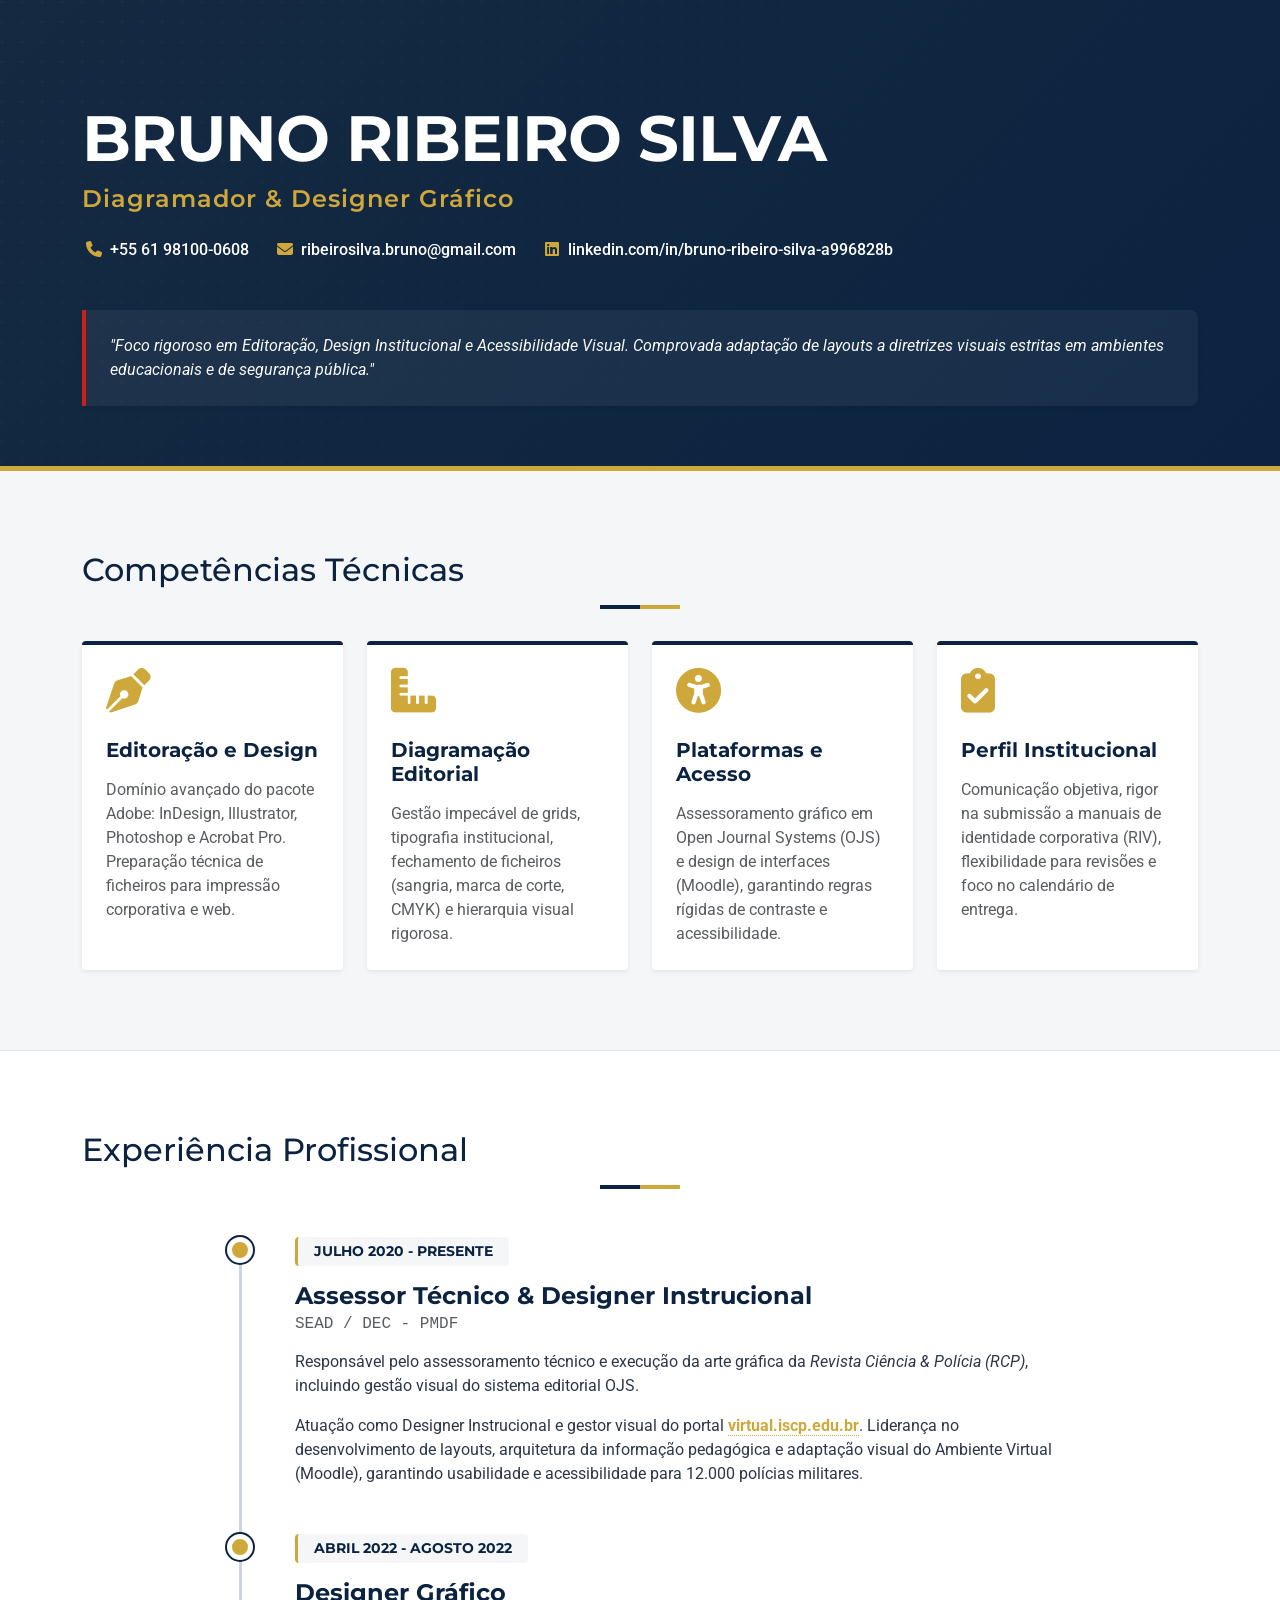
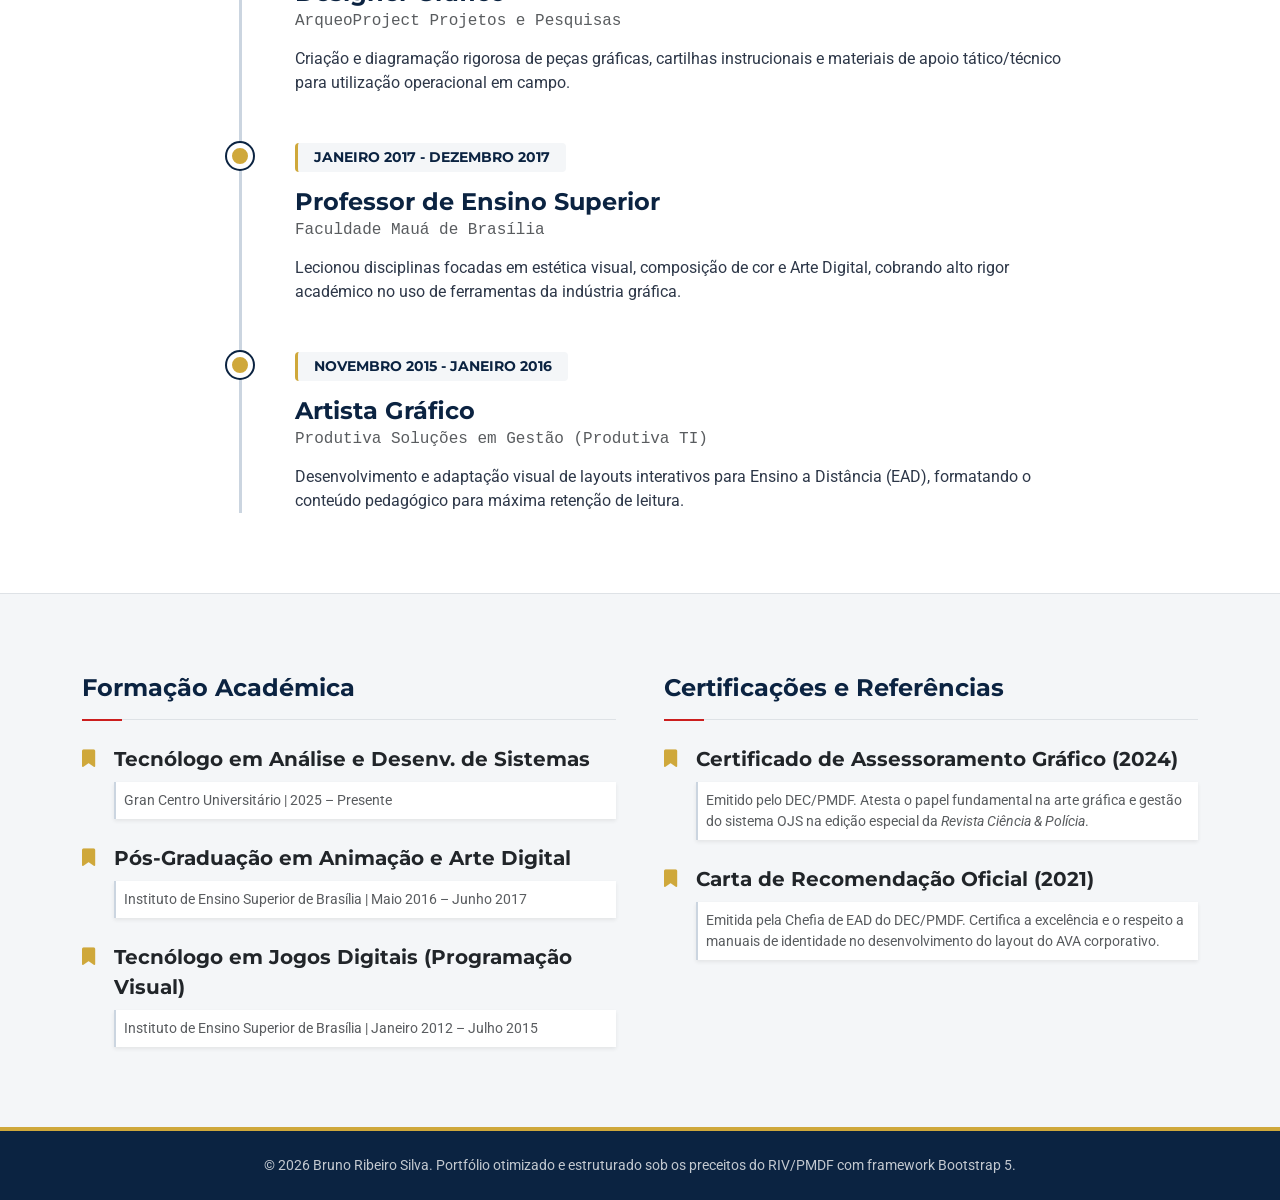
==== diag.html @ 72019c94 "Rename index.html to diag.html" ====
<!DOCTYPE html>
<html lang="pt-PT">
<head>
    <meta charset="UTF-8">
    <meta name="viewport" content="width=device-width, initial-scale=1.0">
    <title>Bruno Ribeiro Silva - Diagramador & Designer Gráfico</title>
    
    <!-- Bootstrap 5 CSS -->
    <link href="https://cdn.jsdelivr.net/npm/bootstrap@5.3.2/dist/css/bootstrap.min.css" rel="stylesheet">
    
    <!-- Google Fonts: Tipografia Institucional e Editorial -->
    <link rel="preconnect" href="https://fonts.googleapis.com">
    <link rel="preconnect" href="https://fonts.gstatic.com" crossorigin>
    <link href="https://fonts.googleapis.com/css2?family=Montserrat:wght@400;600;800&family=Roboto:wght@400;500;700&display=swap" rel="stylesheet">
    
    <!-- FontAwesome para Ícones -->
    <link rel="stylesheet" href="https://cdnjs.cloudflare.com/ajax/libs/font-awesome/6.5.1/css/all.min.css">
    
    <style>
        /* Variáveis RIV PMDF (Regulamento de Identidade Visual) */
        :root {
            --pmdf-blue: #0b2341;     /* Azul Noturno - Autoridade */
            --pmdf-gold: #cfa83b;     /* Amarelo Ouro - Prestígio/Destaque */
            --pmdf-red: #cc1e1e;      /* Vermelho Tomato - Acentos */
            --text-main: #2d3748;
            --text-muted: #4a5568;
            --bg-light: #f4f6f8;
        }

        body {
            background-color: var(--bg-light);
            color: var(--text-main);
            font-family: 'Roboto', sans-serif;
            -webkit-font-smoothing: antialiased;
        }

        /* Sobrescrita de Tipografia Bootstrap */
        h1, h2, h3, h4, h5, h6, .font-montserrat {
            font-family: 'Montserrat', sans-serif;
            color: var(--pmdf-blue);
        }

        /* --- HERO SECTION --- */
        .hero-section {
            background-color: var(--pmdf-blue);
            border-bottom: 5px solid var(--pmdf-gold);
            position: relative;
            overflow: hidden;
            padding: 100px 0 60px;
        }

        .hero-section::before {
            content: '';
            position: absolute;
            top: 0; right: 0; bottom: 0; left: 0;
            background: linear-gradient(135deg, rgba(207, 168, 59, 0.05) 0%, rgba(11, 35, 65, 0.95) 100%),
                        url('data:image/svg+xml;utf8,<svg width="20" height="20" viewBox="0 0 20 20" xmlns="http://www.w3.org/2000/svg"><circle cx="2" cy="2" r="1" fill="rgba(255,255,255,0.05)"/></svg>');
            z-index: 1;
        }

        .hero-content {
            position: relative;
            z-index: 2;
        }

        .hero-title {
            font-size: clamp(2.5rem, 5vw, 4rem);
            letter-spacing: -1px;
        }

        .hero-subtitle {
            color: var(--pmdf-gold);
            letter-spacing: 1px;
        }

        .hero-pitch {
            background: rgba(255, 255, 255, 0.05);
            border-left: 4px solid var(--pmdf-red);
            font-style: italic;
            border-radius: 0 8px 8px 0;
        }

        .contact-icon {
            color: var(--pmdf-gold);
            width: 24px;
            text-align: center;
        }

        /* --- UTILITÁRIOS CUSTOMIZADOS --- */
        .section-padding {
            padding: 80px 0;
        }

        .title-line::after {
            content: '';
            display: block;
            width: 80px;
            height: 4px;
            background: linear-gradient(to right, var(--pmdf-blue) 50%, var(--pmdf-gold) 50%);
            margin: 16px auto 0;
        }

        /* --- CARDS DE COMPETÊNCIAS --- */
        .skill-card {
            border-top: 4px solid var(--pmdf-blue);
            transition: all 0.3s ease;
        }

        .skill-card:hover {
            transform: translateY(-5px);
            border-top-color: var(--pmdf-gold);
            box-shadow: 0 15px 30px -5px rgba(0, 0, 0, 0.12) !important;
        }

        .skill-icon {
            font-size: 2.8rem;
            color: var(--pmdf-gold);
            transition: color 0.3s ease;
        }

        .skill-card:hover .skill-icon {
            color: var(--pmdf-red);
        }

        /* --- TIMELINE CUSTOMIZADA --- */
        .timeline-container {
            position: relative;
            max-width: 850px;
            margin: 0 auto;
        }

        .timeline-container::before {
            content: '';
            position: absolute;
            top: 0; bottom: 0; left: 24px;
            width: 3px;
            background-color: #cbd5e0;
        }

        .timeline-item {
            position: relative;
            padding-left: 80px;
        }

        .timeline-dot {
            position: absolute;
            left: 12px;
            top: 0;
            width: 26px;
            height: 26px;
            border-radius: 50%;
            background-color: var(--pmdf-gold);
            border: 5px solid #ffffff;
            box-shadow: 0 0 0 2px var(--pmdf-blue);
            transition: transform 0.3s ease;
        }

        .timeline-item:hover .timeline-dot {
            transform: scale(1.2);
            background-color: var(--pmdf-red);
        }

        .timeline-date {
            color: var(--pmdf-blue);
            background: var(--bg-light);
            border-left: 3px solid var(--pmdf-gold);
        }

        /* --- LISTAS DE FORMAÇÃO --- */
        .list-block h3::after {
            content: '';
            position: absolute;
            left: 0;
            bottom: -2px;
            width: 40px;
            height: 2px;
            background-color: var(--pmdf-red);
        }

        .custom-list-item {
            position: relative;
            padding-left: 32px;
        }

        .custom-list-item::before {
            content: '\f02e'; /* Bookmark icon */
            font-family: 'Font Awesome 6 Free';
            font-weight: 900;
            position: absolute;
            left: 0;
            top: 2px;
            color: var(--pmdf-gold);
            font-size: 1.1rem;
        }

        .list-meta {
            border-left: 2px solid #cbd5e0;
        }

        /* --- FOOTER --- */
        footer {
            background-color: var(--pmdf-blue);
            border-top: 4px solid var(--pmdf-gold);
        }

        /* Ajustes Mobile específicos para a Timeline */
        @media (max-width: 768px) {
            .timeline-container::before { left: 16px; }
            .timeline-item { padding-left: 48px; }
            .timeline-dot { left: 5px; width: 22px; height: 22px; }
        }
    </style>
</head>
<body>

    <!-- CABEÇALHO / HERO (Bootstrap Classes: py, container, text-white, d-flex, gap, etc.) -->
    <header class="hero-section text-white">
        <div class="container hero-content">
            <h1 class="hero-title fw-bold text-uppercase mb-2 text-white">Bruno Ribeiro Silva</h1>
            <h2 class="hero-subtitle fs-4 fw-semibold mb-4">Diagramador & Designer Gráfico</h2>
            
            <div class="d-flex flex-wrap gap-4 mb-5 fw-medium">
                <div><i class="fa-solid fa-phone contact-icon"></i> +55 61 98100-0608</div>
                <div><i class="fa-solid fa-envelope contact-icon"></i> ribeirosilva.bruno@gmail.com</div>
                <div><i class="fa-brands fa-linkedin contact-icon"></i> linkedin.com/in/bruno-ribeiro-silva-a996828b</div>
            </div>
            
            <div class="hero-pitch p-4 shadow-sm text-light">
                "Foco rigoroso em Editoração, Design Institucional e Acessibilidade Visual. 
                Comprovada adaptação de layouts a diretrizes visuais estritas em ambientes educacionais e de segurança pública."
            </div>
        </div>
    </header>

    <!-- COMPETÊNCIAS (Bootstrap Grid: row, col-md-6, col-lg-3, g-4) -->
    <section id="competencias" class="section-padding">
        <div class="container">
            <h2 class="section-title title-line">Competências Técnicas</h2>
            
            <div class="row g-4 mt-2">
                <div class="col-md-6 col-lg-3">
                    <div class="skill-card bg-white p-4 h-100 rounded-1 shadow-sm">
                        <i class="fa-solid fa-pen-nib skill-icon mb-4"></i>
                        <h3 class="fs-5 fw-bold mb-3">Editoração e Design</h3>
                        <p class="text-muted mb-0">Domínio avançado do pacote Adobe: InDesign, Illustrator, Photoshop e Acrobat Pro. Preparação técnica de ficheiros para impressão corporativa e web.</p>
                    </div>
                </div>

                <div class="col-md-6 col-lg-3">
                    <div class="skill-card bg-white p-4 h-100 rounded-1 shadow-sm">
                        <i class="fa-solid fa-ruler-combined skill-icon mb-4"></i>
                        <h3 class="fs-5 fw-bold mb-3">Diagramação Editorial</h3>
                        <p class="text-muted mb-0">Gestão impecável de grids, tipografia institucional, fechamento de ficheiros (sangria, marca de corte, CMYK) e hierarquia visual rigorosa.</p>
                    </div>
                </div>

                <div class="col-md-6 col-lg-3">
                    <div class="skill-card bg-white p-4 h-100 rounded-1 shadow-sm">
                        <i class="fa-solid fa-universal-access skill-icon mb-4"></i>
                        <h3 class="fs-5 fw-bold mb-3">Plataformas e Acesso</h3>
                        <p class="text-muted mb-0">Assessoramento gráfico em Open Journal Systems (OJS) e design de interfaces (Moodle), garantindo regras rígidas de contraste e acessibilidade.</p>
                    </div>
                </div>

                <div class="col-md-6 col-lg-3">
                    <div class="skill-card bg-white p-4 h-100 rounded-1 shadow-sm">
                        <i class="fa-solid fa-clipboard-check skill-icon mb-4"></i>
                        <h3 class="fs-5 fw-bold mb-3">Perfil Institucional</h3>
                        <p class="text-muted mb-0">Comunicação objetiva, rigor na submissão a manuais de identidade corporativa (RIV), flexibilidade para revisões e foco no calendário de entrega.</p>
                    </div>
                </div>
            </div>
        </div>
    </section>

    <!-- EXPERIÊNCIA PROFISSIONAL -->
    <section id="experiencia" class="section-padding bg-white border-top border-bottom">
        <div class="container">
            <h2 class="section-title title-line">Experiência Profissional</h2>
            
            <div class="timeline-container mt-5">
                
                <div class="timeline-item mb-5">
                    <div class="timeline-dot"></div>
                    <span class="timeline-date font-montserrat fw-bold text-uppercase px-3 py-1 rounded-1 small d-inline-block mb-3">Julho 2020 - Presente</span>
                    <div>
                        <h3 class="fs-4 fw-bold mb-1">Assessor Técnico & Designer Instrucional</h3>
                        <h4 class="fs-6 text-muted font-monospace mb-3">SEAD / DEC - PMDF</h4>
                        <p>Responsável pelo assessoramento técnico e execução da arte gráfica da <em>Revista Ciência & Polícia (RCP)</em>, incluindo gestão visual do sistema editorial OJS.</p>
                        <p class="mb-0">Atuação como Designer Instrucional e gestor visual do portal <strong><a href="https://virtual.iscp.edu.br/" target="_blank" style="color: var(--pmdf-gold); text-decoration: none; border-bottom: 1px dotted var(--pmdf-gold);">virtual.iscp.edu.br</a></strong>. Liderança no desenvolvimento de layouts, arquitetura da informação pedagógica e adaptação visual do Ambiente Virtual (Moodle), garantindo usabilidade e acessibilidade para 12.000 polícias militares.</p>
                    </div>
                </div>

                <div class="timeline-item mb-5">
                    <div class="timeline-dot"></div>
                    <span class="timeline-date font-montserrat fw-bold text-uppercase px-3 py-1 rounded-1 small d-inline-block mb-3">Abril 2022 - Agosto 2022</span>
                    <div>
                        <h3 class="fs-4 fw-bold mb-1">Designer Gráfico</h3>
                        <h4 class="fs-6 text-muted font-monospace mb-3">ArqueoProject Projetos e Pesquisas</h4>
                        <p class="mb-0">Criação e diagramação rigorosa de peças gráficas, cartilhas instrucionais e materiais de apoio tático/técnico para utilização operacional em campo.</p>
                    </div>
                </div>

                <div class="timeline-item mb-5">
                    <div class="timeline-dot"></div>
                    <span class="timeline-date font-montserrat fw-bold text-uppercase px-3 py-1 rounded-1 small d-inline-block mb-3">Janeiro 2017 - Dezembro 2017</span>
                    <div>
                        <h3 class="fs-4 fw-bold mb-1">Professor de Ensino Superior</h3>
                        <h4 class="fs-6 text-muted font-monospace mb-3">Faculdade Mauá de Brasília</h4>
                        <p class="mb-0">Lecionou disciplinas focadas em estética visual, composição de cor e Arte Digital, cobrando alto rigor académico no uso de ferramentas da indústria gráfica.</p>
                    </div>
                </div>

                <div class="timeline-item">
                    <div class="timeline-dot"></div>
                    <span class="timeline-date font-montserrat fw-bold text-uppercase px-3 py-1 rounded-1 small d-inline-block mb-3">Novembro 2015 - Janeiro 2016</span>
                    <div>
                        <h3 class="fs-4 fw-bold mb-1">Artista Gráfico</h3>
                        <h4 class="fs-6 text-muted font-monospace mb-3">Produtiva Soluções em Gestão (Produtiva TI)</h4>
                        <p class="mb-0">Desenvolvimento e adaptação visual de layouts interativos para Ensino a Distância (EAD), formatando o conteúdo pedagógico para máxima retenção de leitura.</p>
                    </div>
                </div>

            </div>
        </div>
    </section>

    <!-- FORMAÇÃO E CERTIFICAÇÕES (Bootstrap Grid: row, col-md-6) -->
    <section id="formacao" class="section-padding">
        <div class="container">
            <div class="row g-5">
                
                <!-- Coluna 1 -->
                <div class="col-md-6 list-block">
                    <h3 class="fs-4 fw-bold pb-3 border-bottom position-relative mb-4">Formação Académica</h3>
                    
                    <div class="custom-list-item mb-4">
                        <strong class="font-montserrat fs-5 text-dark">Tecnólogo em Análise e Desenv. de Sistemas</strong>
                        <span class="d-block text-muted small bg-white p-2 mt-2 list-meta shadow-sm">Gran Centro Universitário | 2025 – Presente</span>
                    </div>
                    
                    <div class="custom-list-item mb-4">
                        <strong class="font-montserrat fs-5 text-dark">Pós-Graduação em Animação e Arte Digital</strong>
                        <span class="d-block text-muted small bg-white p-2 mt-2 list-meta shadow-sm">Instituto de Ensino Superior de Brasília | Maio 2016 – Junho 2017</span>
                    </div>
                    
                    <div class="custom-list-item">
                        <strong class="font-montserrat fs-5 text-dark">Tecnólogo em Jogos Digitais (Programação Visual)</strong>
                        <span class="d-block text-muted small bg-white p-2 mt-2 list-meta shadow-sm">Instituto de Ensino Superior de Brasília | Janeiro 2012 – Julho 2015</span>
                    </div>
                </div>

                <!-- Coluna 2 -->
                <div class="col-md-6 list-block">
                    <h3 class="fs-4 fw-bold pb-3 border-bottom position-relative mb-4">Certificações e Referências</h3>
                    
                    <div class="custom-list-item mb-4">
                        <strong class="font-montserrat fs-5 text-dark">Certificado de Assessoramento Gráfico (2024)</strong>
                        <span class="d-block text-muted small bg-white p-2 mt-2 list-meta shadow-sm">Emitido pelo DEC/PMDF. Atesta o papel fundamental na arte gráfica e gestão do sistema OJS na edição especial da <em>Revista Ciência & Polícia</em>.</span>
                    </div>
                    
                    <div class="custom-list-item">
                        <strong class="font-montserrat fs-5 text-dark">Carta de Recomendação Oficial (2021)</strong>
                        <span class="d-block text-muted small bg-white p-2 mt-2 list-meta shadow-sm">Emitida pela Chefia de EAD do DEC/PMDF. Certifica a excelência e o respeito a manuais de identidade no desenvolvimento do layout do AVA corporativo.</span>
                    </div>
                </div>

            </div>
        </div>
    </section>

    <!-- FOOTER (Bootstrap utility classes) -->
    <footer class="py-4 text-white text-center">
        <div class="container">
            <p class="mb-0 opacity-75 small">&copy; 2026 Bruno Ribeiro Silva. Portfólio otimizado e estruturado sob os preceitos do RIV/PMDF com framework Bootstrap 5.</p>
        </div>
    </footer>

    <!-- Bootstrap 5 JS Bundle -->
    <script src="https://cdn.jsdelivr.net/npm/bootstrap@5.3.2/dist/js/bootstrap.bundle.min.js"></script>
</body>
</html>
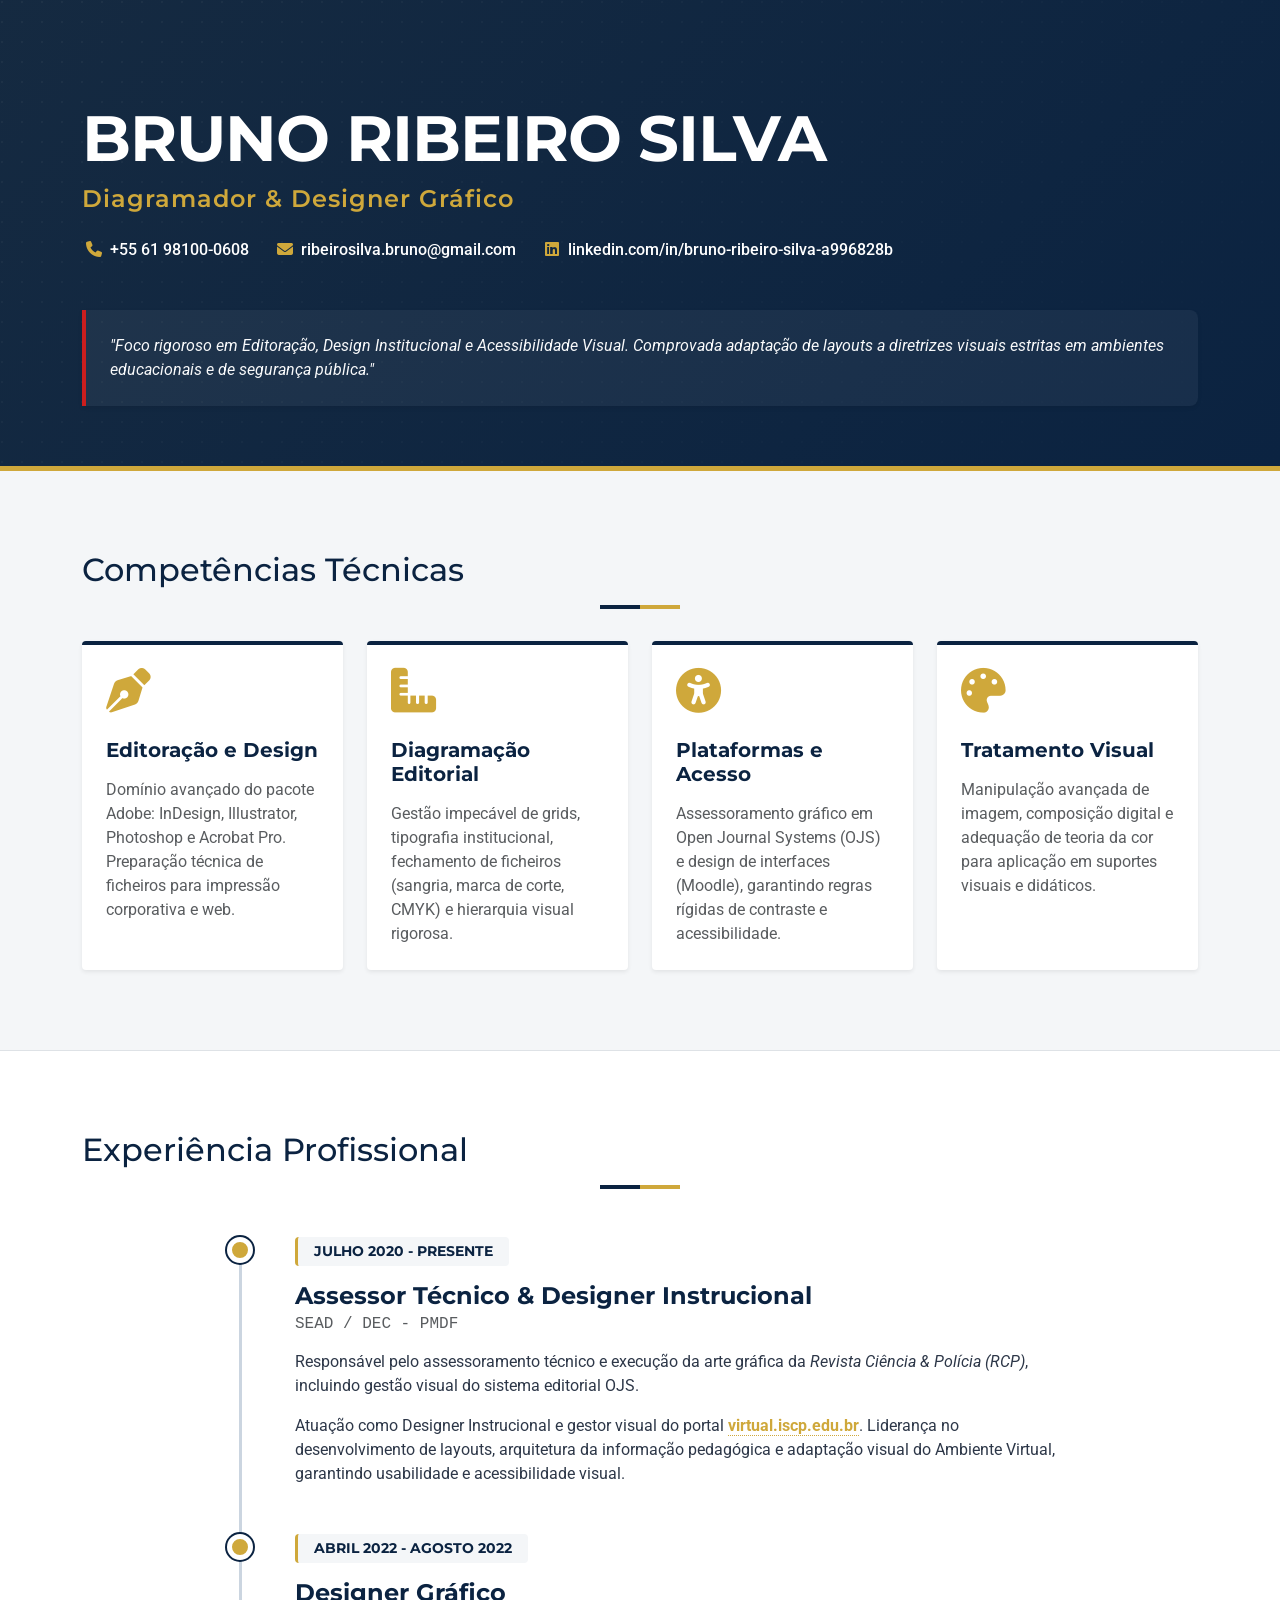
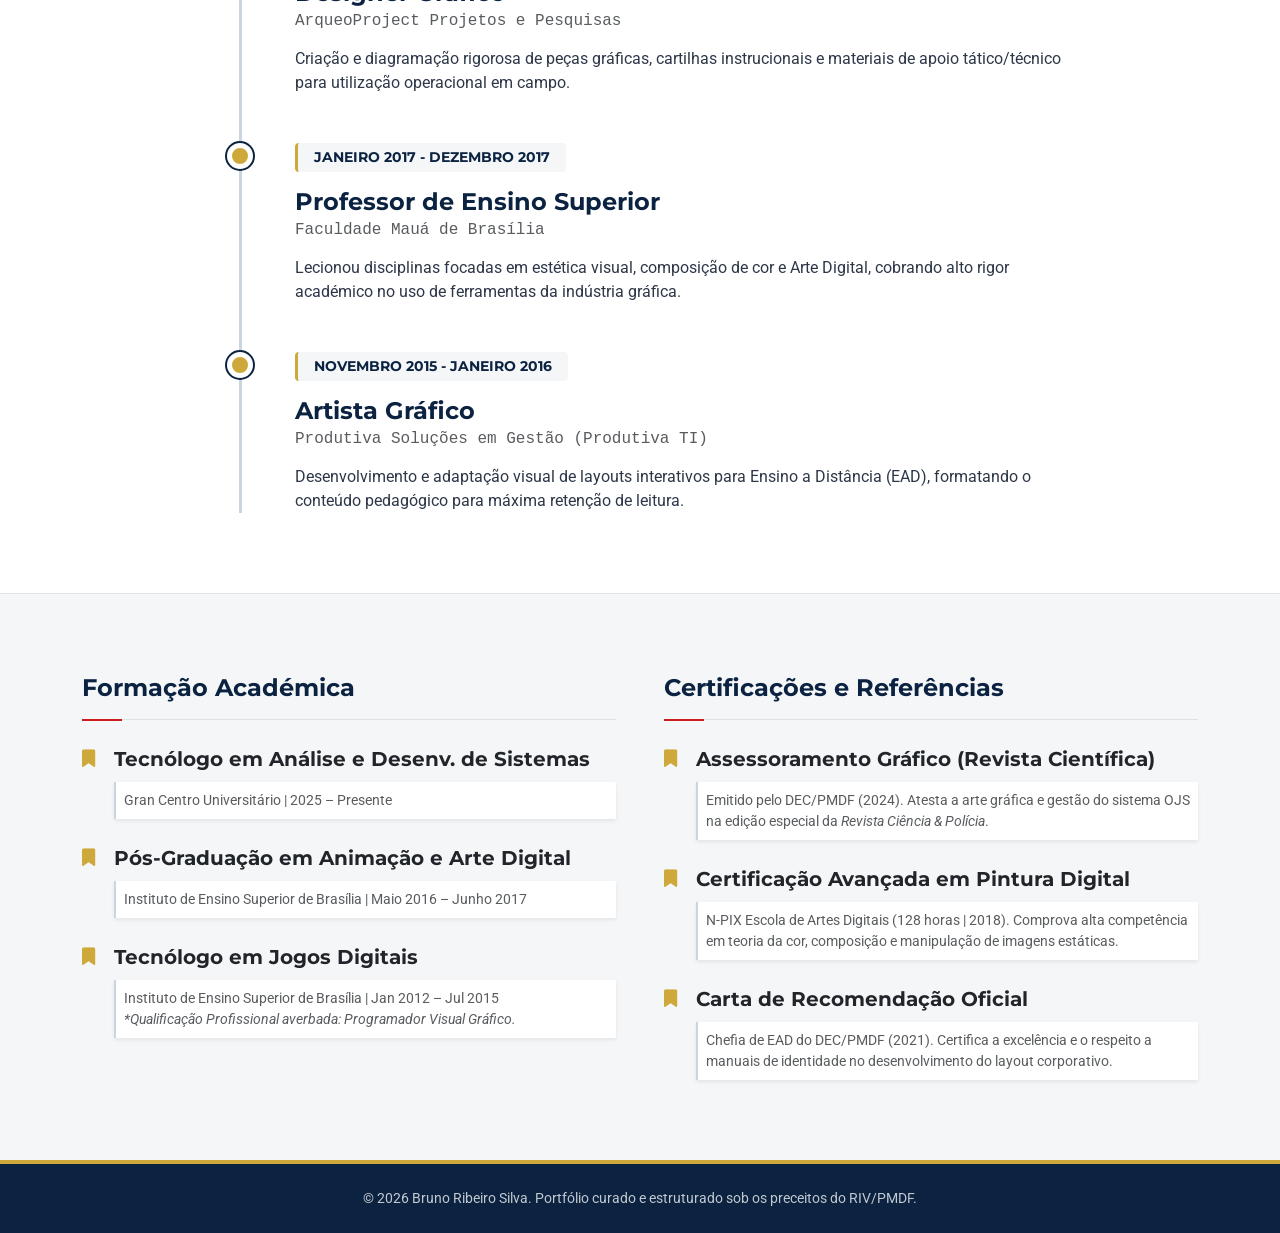
==== commit cc368bfb: "Update diag.html" ====
--- a/diag.html
+++ b/diag.html
@@ -213,7 +213,7 @@
 </head>
 <body>
 
-    <!-- CABEÇALHO / HERO (Bootstrap Classes: py, container, text-white, d-flex, gap, etc.) -->
+    <!-- CABEÇALHO / HERO -->
     <header class="hero-section text-white">
         <div class="container hero-content">
             <h1 class="hero-title fw-bold text-uppercase mb-2 text-white">Bruno Ribeiro Silva</h1>
@@ -232,7 +232,7 @@
         </div>
     </header>
 
-    <!-- COMPETÊNCIAS (Bootstrap Grid: row, col-md-6, col-lg-3, g-4) -->
+    <!-- COMPETÊNCIAS -->
     <section id="competencias" class="section-padding">
         <div class="container">
             <h2 class="section-title title-line">Competências Técnicas</h2>
@@ -264,9 +264,9 @@
 
                 <div class="col-md-6 col-lg-3">
                     <div class="skill-card bg-white p-4 h-100 rounded-1 shadow-sm">
-                        <i class="fa-solid fa-clipboard-check skill-icon mb-4"></i>
-                        <h3 class="fs-5 fw-bold mb-3">Perfil Institucional</h3>
-                        <p class="text-muted mb-0">Comunicação objetiva, rigor na submissão a manuais de identidade corporativa (RIV), flexibilidade para revisões e foco no calendário de entrega.</p>
+                        <i class="fa-solid fa-palette skill-icon mb-4"></i>
+                        <h3 class="fs-5 fw-bold mb-3">Tratamento Visual</h3>
+                        <p class="text-muted mb-0">Manipulação avançada de imagem, composição digital e adequação de teoria da cor para aplicação em suportes visuais e didáticos.</p>
                     </div>
                 </div>
             </div>
@@ -287,7 +287,7 @@
                         <h3 class="fs-4 fw-bold mb-1">Assessor Técnico & Designer Instrucional</h3>
                         <h4 class="fs-6 text-muted font-monospace mb-3">SEAD / DEC - PMDF</h4>
                         <p>Responsável pelo assessoramento técnico e execução da arte gráfica da <em>Revista Ciência & Polícia (RCP)</em>, incluindo gestão visual do sistema editorial OJS.</p>
-                        <p class="mb-0">Atuação como Designer Instrucional e gestor visual do portal <strong><a href="https://virtual.iscp.edu.br/" target="_blank" style="color: var(--pmdf-gold); text-decoration: none; border-bottom: 1px dotted var(--pmdf-gold);">virtual.iscp.edu.br</a></strong>. Liderança no desenvolvimento de layouts, arquitetura da informação pedagógica e adaptação visual do Ambiente Virtual (Moodle), garantindo usabilidade e acessibilidade para 12.000 polícias militares.</p>
+                        <p class="mb-0">Atuação como Designer Instrucional e gestor visual do portal <strong><a href="https://virtual.iscp.edu.br/" target="_blank" style="color: var(--pmdf-gold); text-decoration: none; border-bottom: 1px dotted var(--pmdf-gold);">virtual.iscp.edu.br</a></strong>. Liderança no desenvolvimento de layouts, arquitetura da informação pedagógica e adaptação visual do Ambiente Virtual, garantindo usabilidade e acessibilidade visual.</p>
                     </div>
                 </div>
 
@@ -325,7 +325,7 @@
         </div>
     </section>
 
-    <!-- FORMAÇÃO E CERTIFICAÇÕES (Bootstrap Grid: row, col-md-6) -->
+    <!-- FORMAÇÃO E CERTIFICAÇÕES -->
     <section id="formacao" class="section-padding">
         <div class="container">
             <div class="row g-5">
@@ -345,8 +345,11 @@
                     </div>
                     
                     <div class="custom-list-item">
-                        <strong class="font-montserrat fs-5 text-dark">Tecnólogo em Jogos Digitais (Programação Visual)</strong>
-                        <span class="d-block text-muted small bg-white p-2 mt-2 list-meta shadow-sm">Instituto de Ensino Superior de Brasília | Janeiro 2012 – Julho 2015</span>
+                        <strong class="font-montserrat fs-5 text-dark">Tecnólogo em Jogos Digitais</strong>
+                        <span class="d-block text-muted small bg-white p-2 mt-2 list-meta shadow-sm">
+                            Instituto de Ensino Superior de Brasília | Jan 2012 – Jul 2015<br>
+                            <em>*Qualificação Profissional averbada: Programador Visual Gráfico.</em>
+                        </span>
                     </div>
                 </div>
 
@@ -355,13 +358,18 @@
                     <h3 class="fs-4 fw-bold pb-3 border-bottom position-relative mb-4">Certificações e Referências</h3>
                     
                     <div class="custom-list-item mb-4">
-                        <strong class="font-montserrat fs-5 text-dark">Certificado de Assessoramento Gráfico (2024)</strong>
-                        <span class="d-block text-muted small bg-white p-2 mt-2 list-meta shadow-sm">Emitido pelo DEC/PMDF. Atesta o papel fundamental na arte gráfica e gestão do sistema OJS na edição especial da <em>Revista Ciência & Polícia</em>.</span>
+                        <strong class="font-montserrat fs-5 text-dark">Assessoramento Gráfico (Revista Científica)</strong>
+                        <span class="d-block text-muted small bg-white p-2 mt-2 list-meta shadow-sm">Emitido pelo DEC/PMDF (2024). Atesta a arte gráfica e gestão do sistema OJS na edição especial da <em>Revista Ciência & Polícia</em>.</span>
+                    </div>
+                    
+                    <div class="custom-list-item mb-4">
+                        <strong class="font-montserrat fs-5 text-dark">Certificação Avançada em Pintura Digital</strong>
+                        <span class="d-block text-muted small bg-white p-2 mt-2 list-meta shadow-sm">N-PIX Escola de Artes Digitais (128 horas | 2018). Comprova alta competência em teoria da cor, composição e manipulação de imagens estáticas.</span>
                     </div>
                     
                     <div class="custom-list-item">
-                        <strong class="font-montserrat fs-5 text-dark">Carta de Recomendação Oficial (2021)</strong>
-                        <span class="d-block text-muted small bg-white p-2 mt-2 list-meta shadow-sm">Emitida pela Chefia de EAD do DEC/PMDF. Certifica a excelência e o respeito a manuais de identidade no desenvolvimento do layout do AVA corporativo.</span>
+                        <strong class="font-montserrat fs-5 text-dark">Carta de Recomendação Oficial</strong>
+                        <span class="d-block text-muted small bg-white p-2 mt-2 list-meta shadow-sm">Chefia de EAD do DEC/PMDF (2021). Certifica a excelência e o respeito a manuais de identidade no desenvolvimento do layout corporativo.</span>
                     </div>
                 </div>
 
@@ -369,10 +377,10 @@
         </div>
     </section>
 
-    <!-- FOOTER (Bootstrap utility classes) -->
+    <!-- FOOTER -->
     <footer class="py-4 text-white text-center">
         <div class="container">
-            <p class="mb-0 opacity-75 small">&copy; 2026 Bruno Ribeiro Silva. Portfólio otimizado e estruturado sob os preceitos do RIV/PMDF com framework Bootstrap 5.</p>
+            <p class="mb-0 opacity-75 small">&copy; 2026 Bruno Ribeiro Silva. Portfólio curado e estruturado sob os preceitos do RIV/PMDF.</p>
         </div>
     </footer>
 
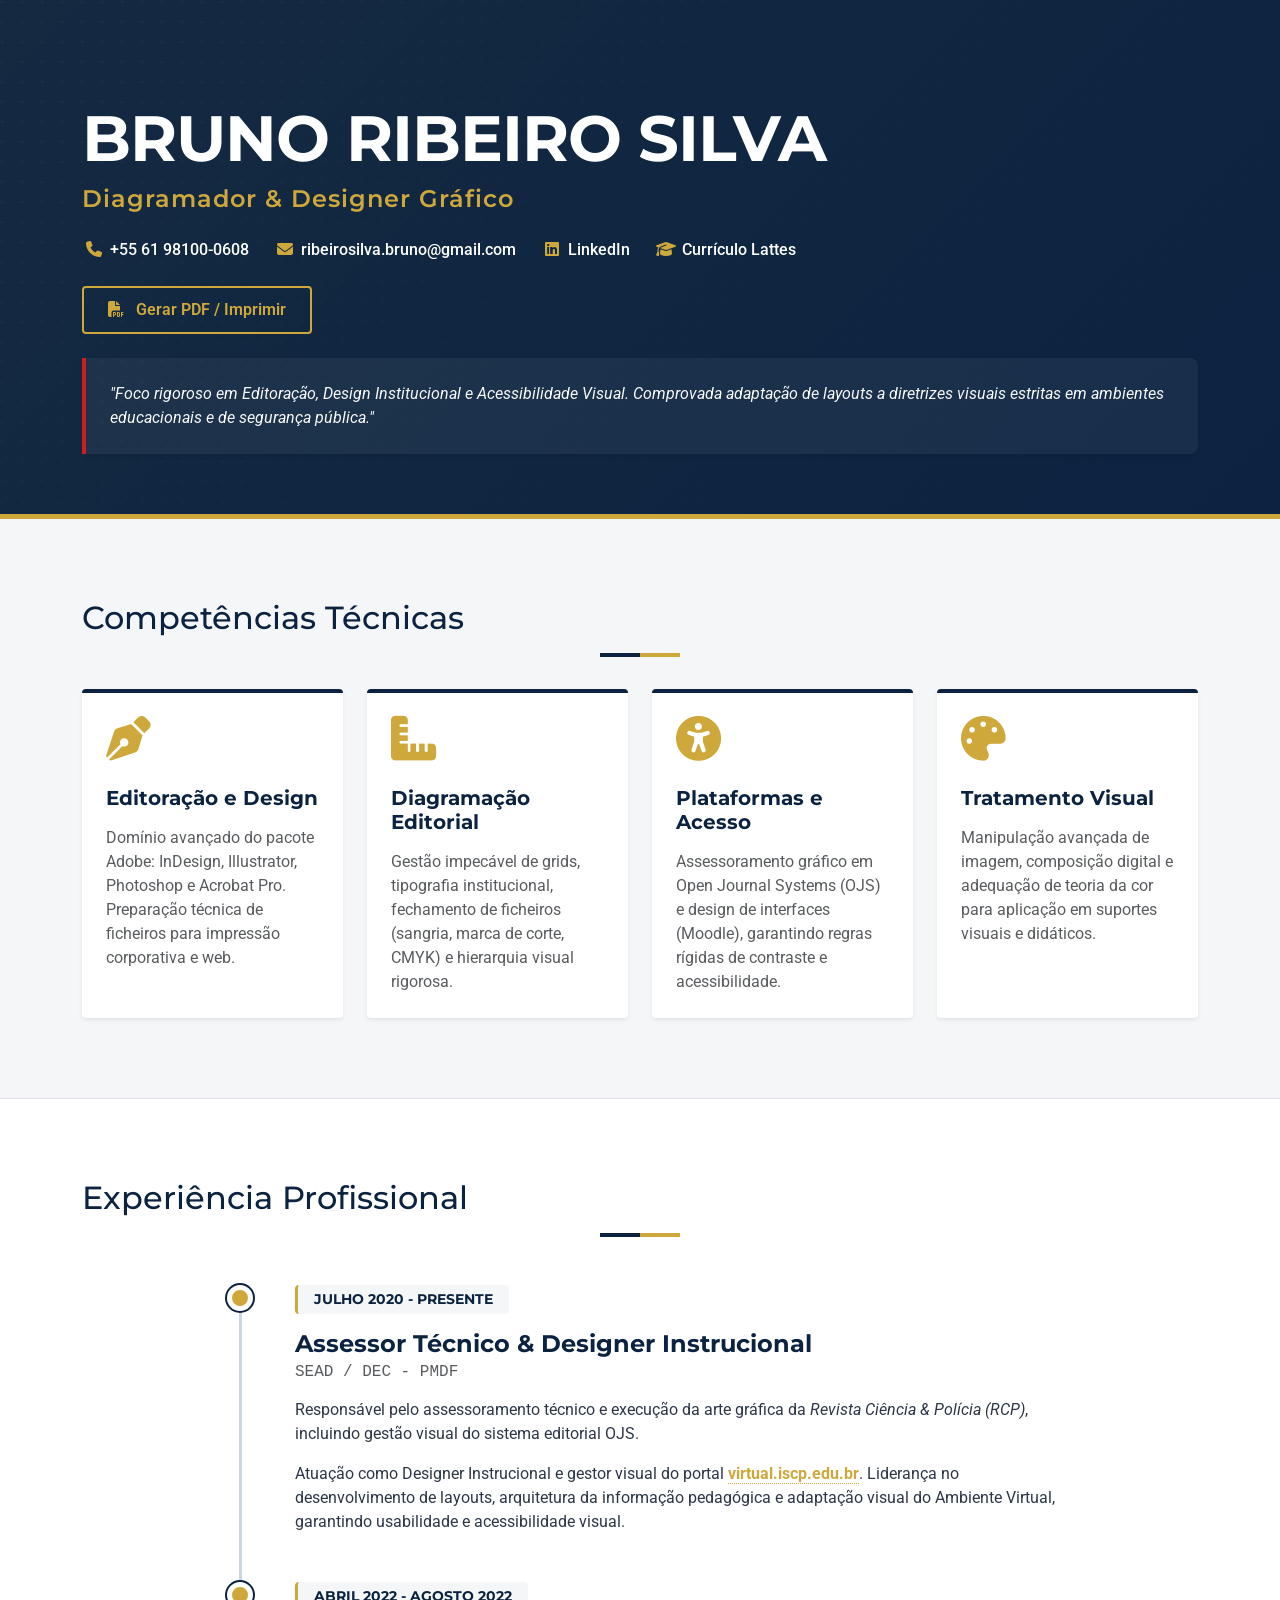
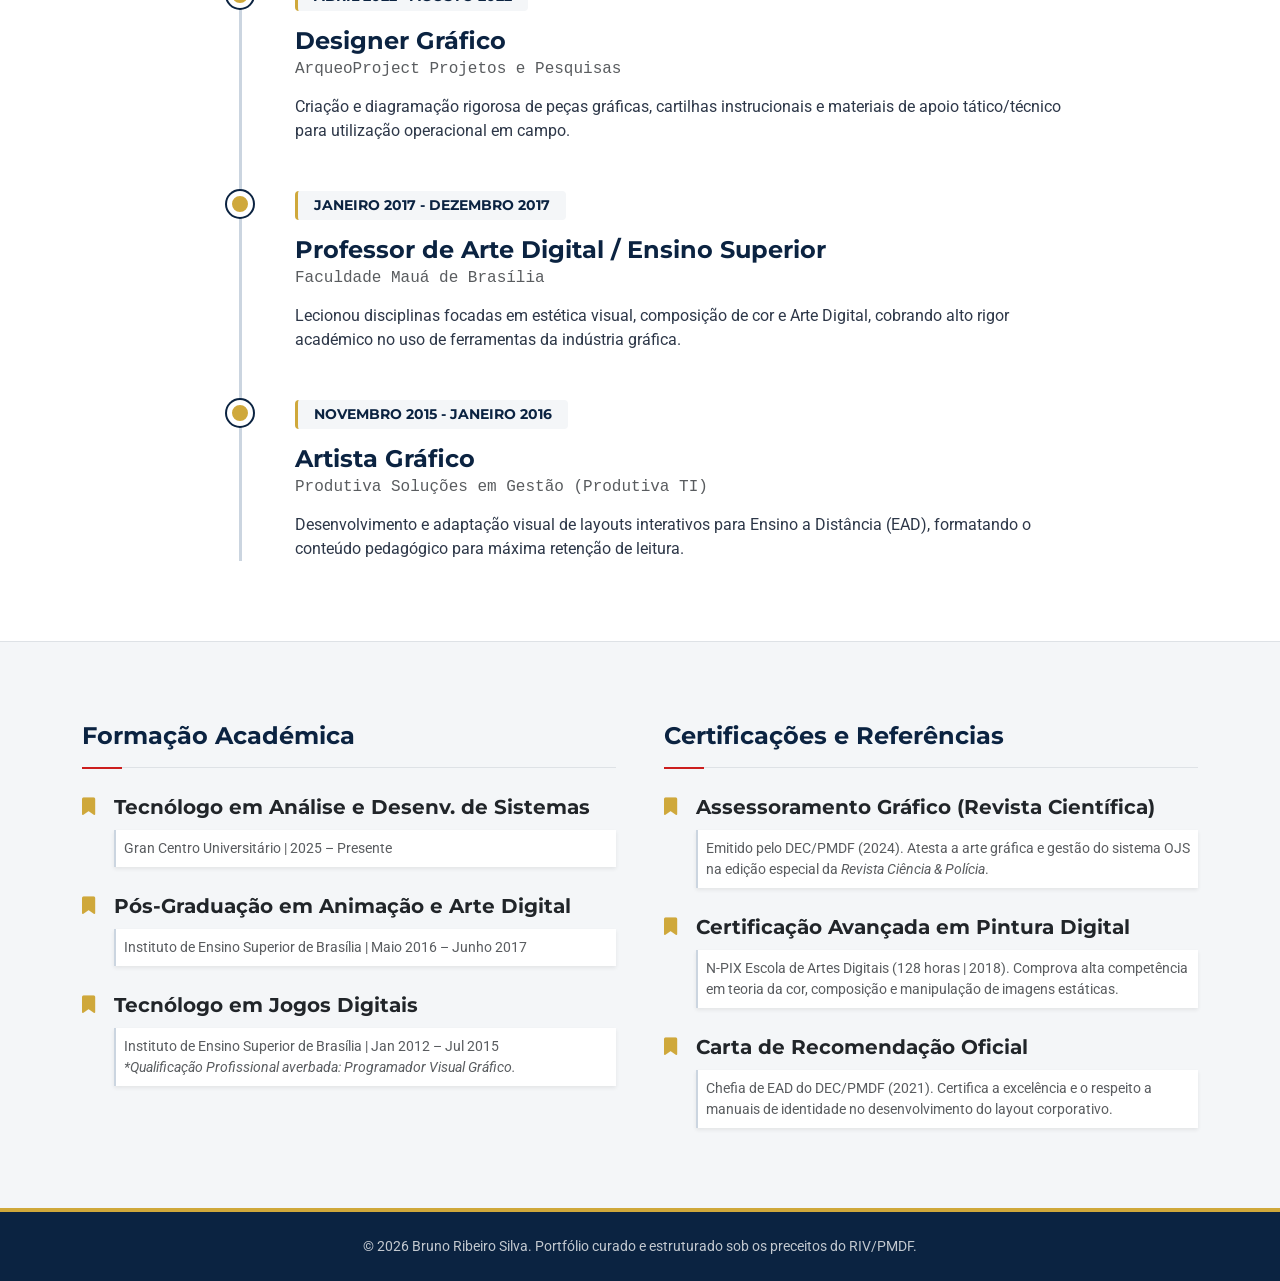
==== commit d0d7e8cb: "Update diag.html" ====
--- a/diag.html
+++ b/diag.html
@@ -85,6 +85,32 @@
             width: 24px;
             text-align: center;
         }
+        
+        .contact-link {
+            color: var(--white);
+            text-decoration: none;
+            transition: color 0.3s ease;
+        }
+        
+        .contact-link:hover {
+            color: var(--pmdf-gold);
+        }
+
+        /* Botão de Impressão Customizado */
+        .btn-print {
+            border: 2px solid var(--pmdf-gold);
+            color: var(--pmdf-gold);
+            background: transparent;
+            font-weight: 600;
+            padding: 10px 24px;
+            border-radius: 4px;
+            transition: all 0.3s ease;
+        }
+
+        .btn-print:hover {
+            background: var(--pmdf-gold);
+            color: var(--pmdf-blue);
+        }
 
         /* --- UTILITÁRIOS CUSTOMIZADOS --- */
         .section-padding {
@@ -209,6 +235,52 @@
             .timeline-item { padding-left: 48px; }
             .timeline-dot { left: 5px; width: 22px; height: 22px; }
         }
+
+        /* ========================================================
+           REGRAS EDITORIAIS PARA IMPRESSÃO (CRÍTICO PARA O CARGO)
+           ======================================================== */
+        @media print {
+            /* Força a impressão das cores de fundo (Identidade PMDF) */
+            * {
+                -webkit-print-color-adjust: exact !important;
+                color-adjust: exact !important;
+                print-color-adjust: exact !important;
+            }
+
+            /* Oculta botões e elementos interativos no papel */
+            .d-print-none {
+                display: none !important;
+            }
+
+            /* Ajustes de espaçamento para caber melhor na folha A4 */
+            .hero-section {
+                padding: 40px 0 30px !important;
+            }
+
+            .section-padding {
+                padding: 30px 0 !important;
+            }
+
+            /* Prevenção de "Quebra de Página" no meio de elementos (Grid e Timeline) */
+            .skill-card, .timeline-item, .custom-list-item {
+                page-break-inside: avoid;
+                break-inside: avoid;
+            }
+
+            h2.section-title {
+                page-break-after: avoid;
+                break-after: avoid;
+            }
+
+            /* Remove as URLs em feio que os browsers adicionam nos links impressos */
+            a[href]::after {
+                content: none !important;
+            }
+            
+            body {
+                font-size: 11pt;
+            }
+        }
     </style>
 </head>
 <body>
@@ -219,11 +291,17 @@
             <h1 class="hero-title fw-bold text-uppercase mb-2 text-white">Bruno Ribeiro Silva</h1>
             <h2 class="hero-subtitle fs-4 fw-semibold mb-4">Diagramador & Designer Gráfico</h2>
             
-            <div class="d-flex flex-wrap gap-4 mb-5 fw-medium">
+            <div class="d-flex flex-wrap gap-4 mb-4 fw-medium">
                 <div><i class="fa-solid fa-phone contact-icon"></i> +55 61 98100-0608</div>
-                <div><i class="fa-solid fa-envelope contact-icon"></i> ribeirosilva.bruno@gmail.com</div>
-                <div><i class="fa-brands fa-linkedin contact-icon"></i> linkedin.com/in/bruno-ribeiro-silva-a996828b</div>
+                <div><a href="mailto:ribeirosilva.bruno@gmail.com" class="contact-link"><i class="fa-solid fa-envelope contact-icon"></i> ribeirosilva.bruno@gmail.com</a></div>
+                <div><a href="https://www.linkedin.com/in/bruno-ribeiro-silva-a996828b" target="_blank" class="contact-link"><i class="fa-brands fa-linkedin contact-icon"></i> LinkedIn</a></div>
+                <div><a href="http://lattes.cnpq.br/1735226777615513" target="_blank" class="contact-link"><i class="fa-solid fa-graduation-cap contact-icon"></i> Currículo Lattes</a></div>
             </div>
+
+            <!-- Botão de Impressão (Oculto na impressão via d-print-none) -->
+            <button onclick="window.print()" class="btn-print d-print-none mb-4" aria-label="Imprimir Currículo ou Salvar como PDF">
+                <i class="fa-solid fa-file-pdf me-2"></i> Gerar PDF / Imprimir
+            </button>
             
             <div class="hero-pitch p-4 shadow-sm text-light">
                 "Foco rigoroso em Editoração, Design Institucional e Acessibilidade Visual. 
@@ -305,7 +383,7 @@
                     <div class="timeline-dot"></div>
                     <span class="timeline-date font-montserrat fw-bold text-uppercase px-3 py-1 rounded-1 small d-inline-block mb-3">Janeiro 2017 - Dezembro 2017</span>
                     <div>
-                        <h3 class="fs-4 fw-bold mb-1">Professor de Ensino Superior</h3>
+                        <h3 class="fs-4 fw-bold mb-1">Professor de Arte Digital / Ensino Superior</h3>
                         <h4 class="fs-6 text-muted font-monospace mb-3">Faculdade Mauá de Brasília</h4>
                         <p class="mb-0">Lecionou disciplinas focadas em estética visual, composição de cor e Arte Digital, cobrando alto rigor académico no uso de ferramentas da indústria gráfica.</p>
                     </div>
@@ -378,7 +456,7 @@
     </section>
 
     <!-- FOOTER -->
-    <footer class="py-4 text-white text-center">
+    <footer class="py-4 text-white text-center d-print-none">
         <div class="container">
             <p class="mb-0 opacity-75 small">&copy; 2026 Bruno Ribeiro Silva. Portfólio curado e estruturado sob os preceitos do RIV/PMDF.</p>
         </div>
